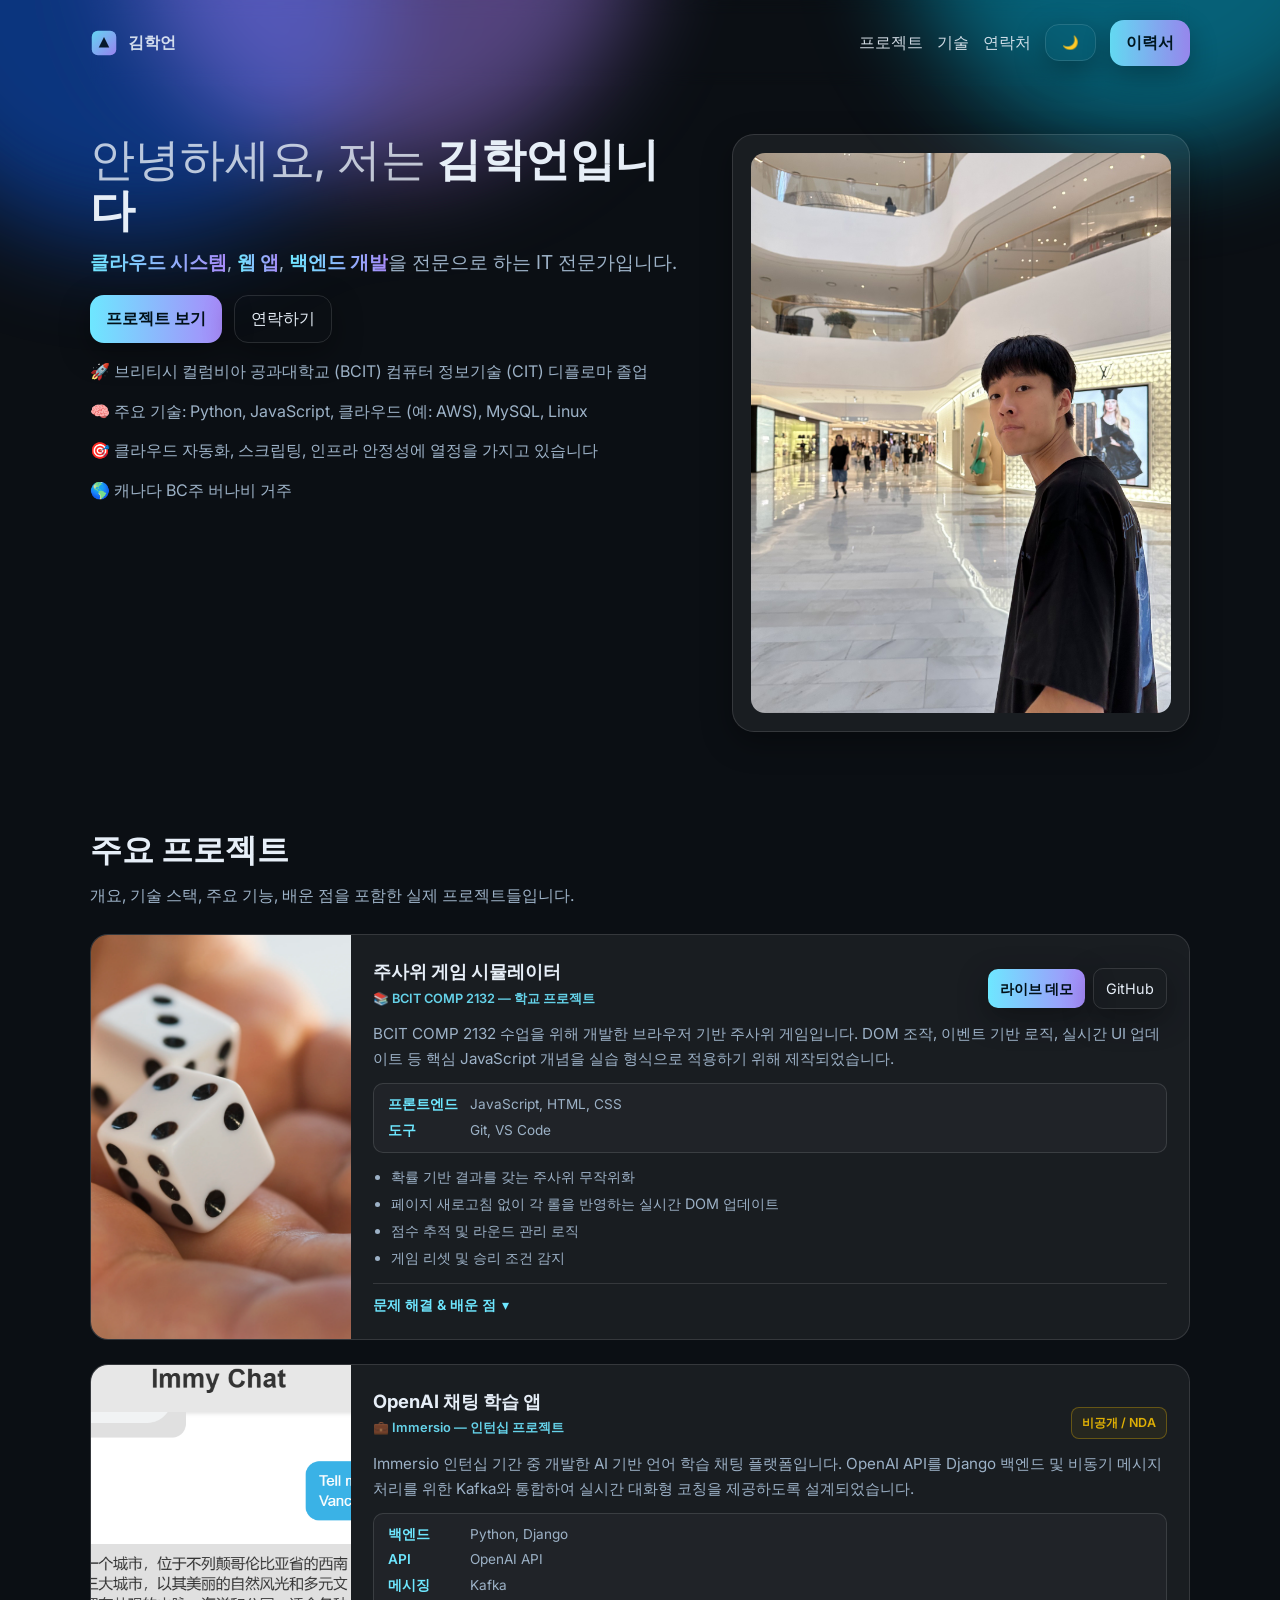
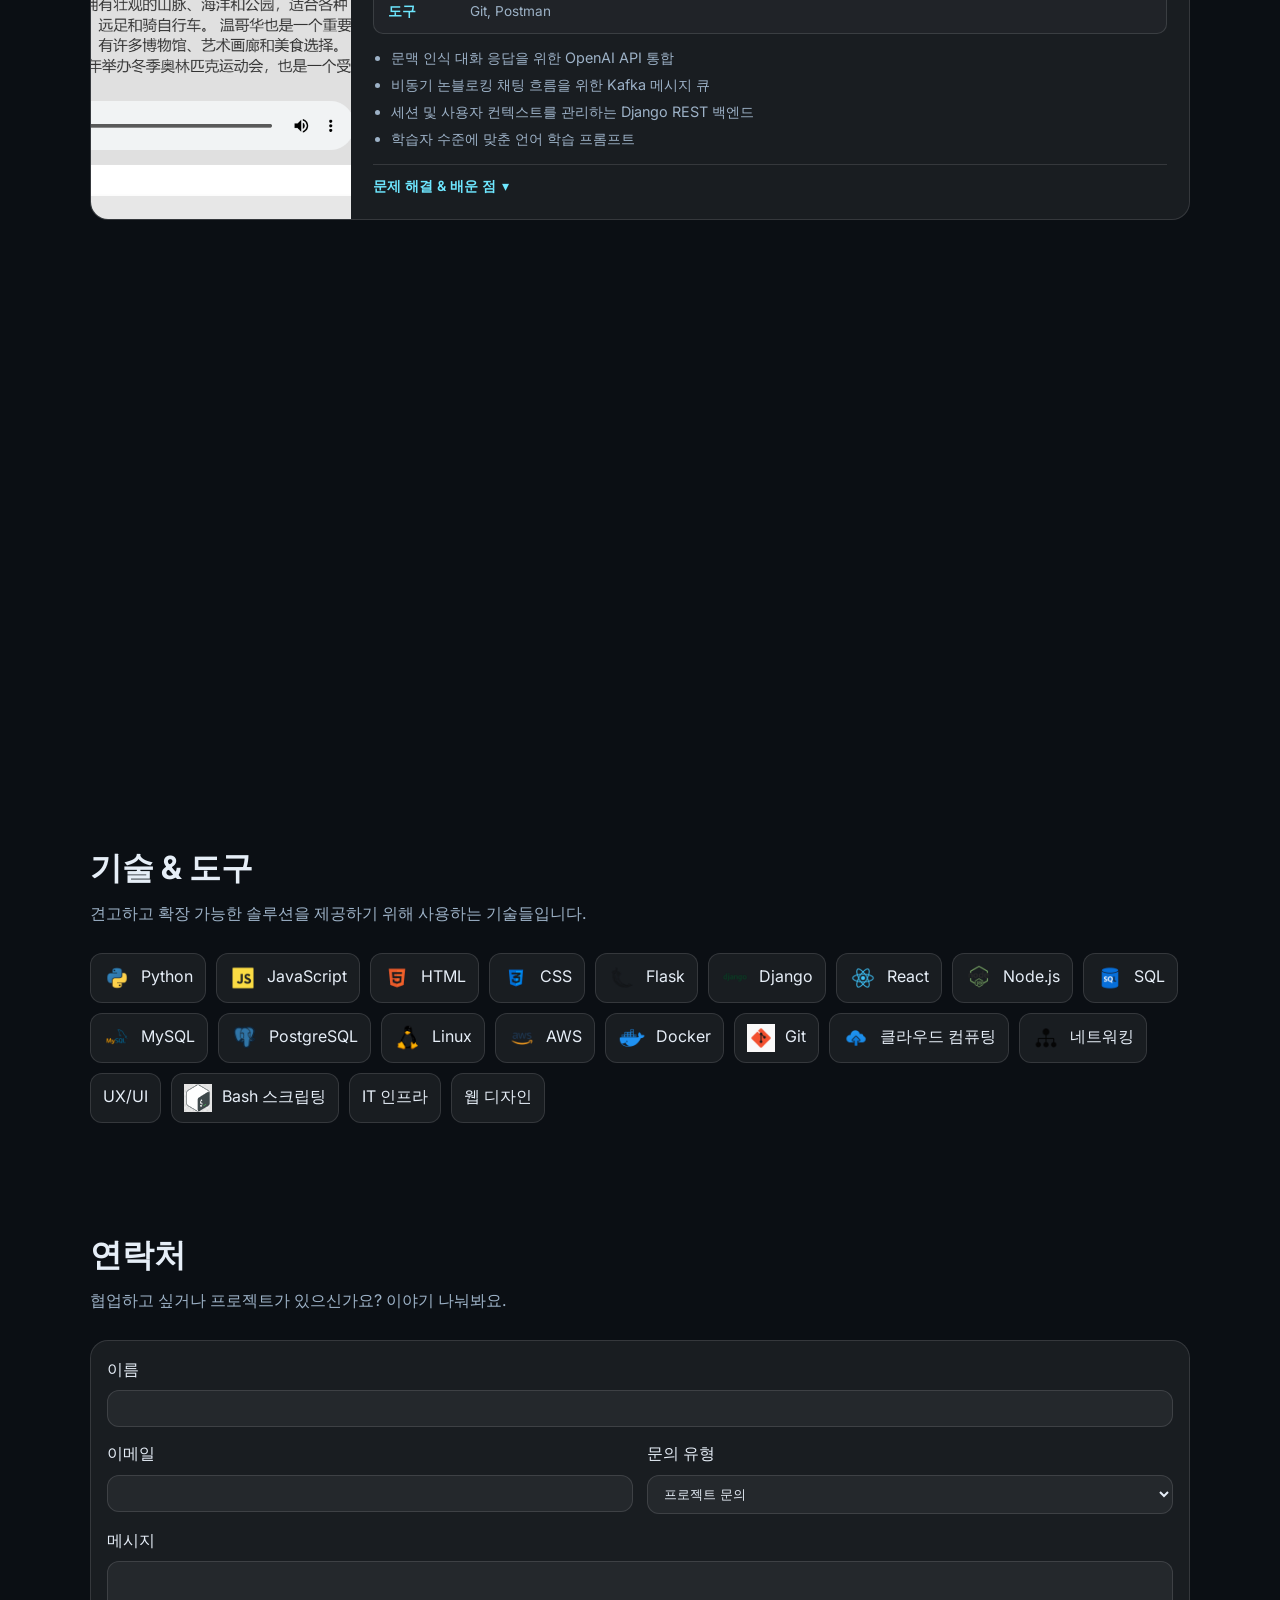
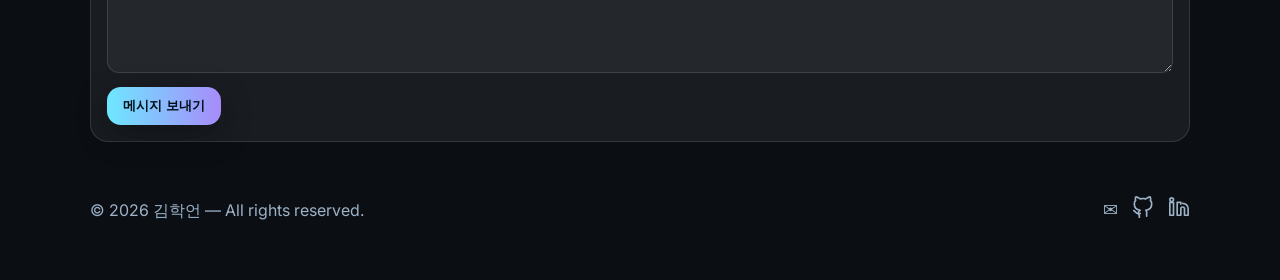
==== index.html @ 4beb5f2d "포트폴리오 초기 세팅 및 파일 업로드" ====
<!DOCTYPE html>
<html lang="ko">
<head>
  <meta charset="UTF-8" />
  <meta name="viewport" content="width=device-width, initial-scale=1" />
  <title>김학언 (Andrew Kim) — 포트폴리오</title>
  <meta name="description" content="BCIT 출신 클라우드 & 인프라 개발자 김학언의 포트폴리오입니다.">
  <link rel="preconnect" href="https://fonts.googleapis.com">
  <link rel="preconnect" href="https://fonts.gstatic.com" crossorigin>
  <link href="https://fonts.googleapis.com/css2?family=Inter:wght@300;400;500;600;700;900&display=swap" rel="stylesheet">
  <link rel="stylesheet" href="styles.css" />
  <link rel="icon" href="assets/icons/favicon.svg" type="image/svg+xml" />
  <script defer src="script.js"></script>
</head>

<body>
  <!-- Animated gradient backdrop -->
  <div class="backdrop" aria-hidden="true">
    <div class="blob b1"></div>
    <div class="blob b2"></div>
    <div class="blob b3"></div>
  </div>

  <header class="container nav">
    <a class="brand" href="#home">
      <img src="assets/icons/logo.svg" alt="로고" width="28" height="28" />
      <span>김학언</span>
    </a>
    <nav>
      <a href="#projects">프로젝트</a>
      <a href="#skills">기술</a>
      <a href="#contact">연락처</a>
      <button class="btn ghost" id="themeToggle" aria-label="다크 모드 전환">◐</button>
      <a class="btn primary" href="assets/Resume.pdf" download>이력서</a>
    </nav>
  </header>

  <main id="home" class="container">
    <!-- HERO -->
    <section class="hero">
      <div class="hero-text">
        <h1><span class="hi">안녕하세요, 저는</span> <span class="name">김학언입니다</span></h1>
        <p class="subtitle"><span class="highlight">클라우드 시스템</span>, <span class="highlight">웹 앱</span>, <span class="highlight">백엔드 개발</span>을 전문으로 하는 IT 전문가입니다.</p>
        <div class="cta">
          <a class="btn primary" href="#projects">프로젝트 보기</a>
          <a class="btn ghost" href="#contact">연락하기</a>
        </div>
        <ul class="quick-facts">
          <li>🚀 브리티시 컬럼비아 공과대학교 (BCIT) 컴퓨터 정보기술 (CIT) 디플로마 졸업</li>
          <li>🧠 주요 기술: Python, JavaScript, 클라우드 (예: AWS), MySQL, Linux</li>
          <li>🎯 클라우드 자동화, 스크립팅, 인프라 안정성에 열정을 가지고 있습니다</li>
          <li>🌎 캐나다 BC주 버나비 거주</li>
        </ul>
      </div>
      <div class="hero-art" aria-hidden="true">
        <div class="card-3d tilt">
          <img src="assets/images/thumbnail_IMG_2895.jpg" alt="앱 미리보기 목업">
        </div>
      </div>
    </section>

    <!-- PROJECTS -->
    <section id="projects" class="section">
      <div class="section-header">
        <h2>주요 프로젝트</h2>
        <p>개요, 기술 스택, 주요 기능, 배운 점을 포함한 실제 프로젝트들입니다.</p>
      </div>

      <div class="project-list">

        <!-- Project 1: Dice Game -->
        <article class="card project-entry reveal">
          <div class="project-thumb">
            <img src="assets/images/GettyImages-81896744_kfaikl.jpg" alt="주사위 게임 시뮬레이터 스크린샷">
          </div>

          <div class="card-body">
            <div class="project-header">
              <div>
                <h3>주사위 게임 시뮬레이터</h3>
                <p class="project-meta">📚 BCIT COMP 2132 — 학교 프로젝트</p>
              </div>
              <div class="actions">
                <a class="btn small primary" href="2023DiceprojectCOMP2132-main/index.html" target="_blank" rel="noopener">라이브 데모</a>
                <a class="btn small ghost" href="https://github.com/andrewkim0430/2023DiceprojectCOMP2132" target="_blank" rel="noopener">GitHub</a>
              </div>
            </div>

            <p class="project-overview">BCIT COMP 2132 수업을 위해 개발한 브라우저 기반 주사위 게임입니다. DOM 조작, 이벤트 기반 로직, 실시간 UI 업데이트 등 핵심 JavaScript 개념을 실습 형식으로 적용하기 위해 제작되었습니다.</p>

            <div class="tech-stack">
              <div class="tech-row"><span class="tech-label">프론트엔드</span><span class="tech-val">JavaScript, HTML, CSS</span></div>
              <div class="tech-row"><span class="tech-label">도구</span><span class="tech-val">Git, VS Code</span></div>
            </div>

            <ul class="feature-list">
              <li>확률 기반 결과를 갖는 주사위 무작위화</li>
              <li>페이지 새로고침 없이 각 롤을 반영하는 실시간 DOM 업데이트</li>
              <li>점수 추적 및 라운드 관리 로직</li>
              <li>게임 리셋 및 승리 조건 감지</li>
            </ul>

            <details class="project-details">
              <summary>문제 해결 &amp; 배운 점</summary>
              <div class="details-body">
                <h4>문제 해결</h4>
                <p>초기 과제는 여러 번의 롤에 걸쳐 점수를 잃지 않고 게임 상태를 관리하는 것이었습니다. 상태를 하나의 JavaScript 객체에 중앙화하고 그 단일 진실 소스에서 UI를 업데이트하는 방식으로 해결했습니다.</p>
                <h4>배운 점</h4>
                <p>이벤트 기반 프로그래밍과 DOM이 상태 변화에 반응하는 방식을 깊이 이해하게 되었습니다. 게임 로직과 표시 로직을 분리하여 코드를 디버그하고 확장하기 쉽게 만드는 법을 배웠습니다.</p>
                <h4>향후 개선 사항</h4>
                <ul>
                  <li>턴 기반 흐름을 갖춘 멀티플레이어 지원 추가</li>
                  <li>CSS 트랜지션으로 주사위 롤 애니메이션 적용</li>
                  <li>localStorage를 사용한 최고 점수 저장</li>
                </ul>
              </div>
            </details>
          </div>
        </article>

        <!-- Project 2: OpenAI Chat Internship -->
        <article class="card project-entry reveal">
          <div class="project-thumb">
            <img src="immy-chat/jrdfgbvnhg.png" alt="OpenAI 채팅 학습 앱 스크린샷">
          </div>

          <div class="card-body">
            <div class="project-header">
              <div>
                <h3>OpenAI 채팅 학습 앱</h3>
                <p class="project-meta">💼 Immersio — 인턴십 프로젝트</p>
              </div>
              <div class="actions">
                <span class="badge-private">비공개 / NDA</span>
              </div>
            </div>

            <p class="project-overview">Immersio 인턴십 기간 중 개발한 AI 기반 언어 학습 채팅 플랫폼입니다. OpenAI API를 Django 백엔드 및 비동기 메시지 처리를 위한 Kafka와 통합하여 실시간 대화형 코칭을 제공하도록 설계되었습니다.</p>

            <div class="tech-stack">
              <div class="tech-row"><span class="tech-label">백엔드</span><span class="tech-val">Python, Django</span></div>
              <div class="tech-row"><span class="tech-label">API</span><span class="tech-val">OpenAI API</span></div>
              <div class="tech-row"><span class="tech-label">메시징</span><span class="tech-val">Kafka</span></div>
              <div class="tech-row"><span class="tech-label">도구</span><span class="tech-val">Git, Postman</span></div>
            </div>

            <ul class="feature-list">
              <li>문맥 인식 대화 응답을 위한 OpenAI API 통합</li>
              <li>비동기 논블로킹 채팅 흐름을 위한 Kafka 메시지 큐</li>
              <li>세션 및 사용자 컨텍스트를 관리하는 Django REST 백엔드</li>
              <li>학습자 수준에 맞춘 언어 학습 프롬프트</li>
            </ul>

            <details class="project-details">
              <summary>문제 해결 &amp; 배운 점</summary>
              <div class="details-body">
                <h4>문제 해결</h4>
                <p>초기에 OpenAI에 대한 동기 API 호출이 채팅 UI에서 눈에 띄는 지연을 일으켰습니다. Kafka를 도입하여 요청-응답 사이클을 분리하는 것이 해결책이었습니다. 프론트엔드가 메시지를 보내면 Kafka가 AI 응답을 비동기적으로 전달하여 UI의 응답성을 유지합니다.</p>
                <h4>배운 점</h4>
                <p>서드파티 AI API를 프로덕션 Django 애플리케이션에 통합하는 방법과, 메시지 큐가 채팅 기반 시스템에서 실시간 응답성 문제를 해결하는 방법을 배웠습니다. 실제 엔터프라이즈 소프트웨어에서 사용되는 비동기 아키텍처 패턴을 경험했습니다.</p>
                <h4>향후 개선 사항</h4>
                <ul>
                  <li>사용자 학습 진도 추적 및 어휘 기록 추가</li>
                  <li>다국어 및 숙련도 수준 지원</li>
                  <li>진정한 실시간 전달을 위한 WebSocket 구현</li>
                </ul>
                <h4>스크린샷</h4>
                <div class="screenshot-gallery">
                  <img src="immy-chat/jrdfgbvnhg.png" alt="Immy Chat — 중국어 응답">
                  <img src="immy-chat/sdfsdv.png" alt="Immy Chat — 영어 대화">
                  <img src="immy-chat/trdfghjy.png" alt="Immy Chat — 스페인어 응답">
                  <img src="immy-chat/hgftgfj.png" alt="Immy Chat — 시스템 아키텍처 다이어그램">
                </div>
              </div>
            </details>
          </div>
        </article>

        <!-- Project 3: Loan Management System -->
        <article class="card project-entry reveal">
          <div class="project-thumb">
            <img src="assets/images/project-ecommerce.svg" alt="대출 관리 시스템 스크린샷">
          </div>

          <div class="card-body">
            <div class="project-header">
              <div>
                <h3>대출 관리 시스템</h3>
                <p class="project-meta">💼 Cypress Hills Partners — 인턴십 프로젝트</p>
              </div>
              <div class="actions">
                <span class="badge-private">비공개 / NDA</span>
              </div>
            </div>

            <p class="project-overview">Cypress Hills Partners 인턴십 기간 중 개발한 풀스택 대출 관리 대시보드입니다. 수동 추적을 쿼리 가능하고 CRUD가 활성화된 관리 시스템으로 대체하여 직원들에게 고객 대출 기록 관리를 위한 구조화된 인터페이스를 제공하기 위해 구축되었습니다.</p>

            <div class="tech-stack">
              <div class="tech-row"><span class="tech-label">백엔드</span><span class="tech-val">NestJS</span></div>
              <div class="tech-row"><span class="tech-label">프론트엔드</span><span class="tech-val">React, Refine</span></div>
              <div class="tech-row"><span class="tech-label">데이터베이스</span><span class="tech-val">PostgreSQL</span></div>
              <div class="tech-row"><span class="tech-label">API</span><span class="tech-val">GraphQL</span></div>
              <div class="tech-row"><span class="tech-label">도구</span><span class="tech-val">Git, Postman</span></div>
            </div>

            <ul class="feature-list">
              <li>고객 대출 기록에 대한 전체 CRUD 작업을 갖춘 GraphQL API</li>
              <li>정렬 및 필터링 가능한 데이터 테이블을 갖춘 React + Refine 관리 UI</li>
              <li>금융 기록 무결성을 위해 설계된 PostgreSQL 스키마</li>
              <li>다양한 직원 접근 수준을 위한 역할 인식 뷰</li>
            </ul>

            <details class="project-details">
              <summary>문제 해결 &amp; 배운 점</summary>
              <div class="details-body">
                <h4>문제 해결</h4>
                <p>GraphQL과 Refine 프레임워크 모두 이 프로젝트 시작 시 처음 접하는 기술이었습니다. 빠르게 적응하기 위해 리졸버와 Refine 데이터 제공자가 어떻게 연결되는지 이해하는 소형 프로토타입을 먼저 만든 후, 그 이해를 실제 시스템에 적용했습니다. 이를 통해 통합 오류를 크게 줄일 수 있었습니다.</p>
                <h4>배운 점</h4>
                <p>GraphQL이 REST와 쿼리 유연성 측면에서 어떻게 다른지, 그리고 Refine이 일반적인 관리 UI 패턴(CRUD, 페이지네이션, 필터링)을 추상화하여 개발자가 비즈니스 로직에 집중할 수 있게 하는 방법을 배웠습니다. 실제 클라이언트 환경에서 타입화된 NestJS + PostgreSQL 백엔드 작업 경험도 쌓았습니다.</p>
                <h4>향후 개선 사항</h4>
                <ul>
                  <li>대시보드 수준의 분석 추가 (대출 상태 요약, 연체 알림)</li>
                  <li>보고용 CSV/PDF 기록 내보내기</li>
                  <li>모든 기록 변경에 대한 감사 로그 구현</li>
                </ul>
              </div>
            </details>
          </div>
        </article>

      </div>
    </section>

    <!-- SKILLS -->
    <section id="skills" class="section">
      <div class="section-header">
        <h2>기술 &amp; 도구</h2>
        <p>견고하고 확장 가능한 솔루션을 제공하기 위해 사용하는 기술들입니다.</p>
      </div>

      <ul class="chips">
        <li><img src="assets/images/python logo Image 2025년 11월 13일 오후 03_22_11.png" class="skill-icon"> Python</li>
        <li><img src="assets/images/jslogo Image 2025년 11월 13일 오후 04_26_47.png" class="skill-icon"> JavaScript</li>
        <li><img src="assets/images/html logo Image 2025년 11월 13일 오후 04_34_50.png" class="skill-icon"> HTML</li>
        <li><img src="assets/images/Css Image 2025년 11월 13일 오후 04_38_36.png" class="skill-icon"> CSS</li>

        <li><img src="assets/images/Flask Image 2025년 11월 13일 오후 04_40_58.png" class="skill-icon"> Flask</li>
        <li><img src="assets/images/django logo Image 2025년 11월 13일 오후 04_48_42.png" class="skill-icon"> Django</li>
        <li><img src="assets/images/react ChatGPT Image 2025년 11월 13일 오후 04_53_46.png" class="skill-icon"> React</li>
        <li><img src="assets/images/node ChatGPT Image 2025년 11월 13일 오후 04_56_18.png" class="skill-icon"> Node.js</li>

        <li><img src="assets/images/sql ChatGPT Image 2025년 11월 13일 오후 04_58_45.png" class="skill-icon"> SQL</li>
        <li><img src="assets/images/mysql ChatGPT Image 2025년 11월 13일 오후 05_03_34.png" class="skill-icon"> MySQL</li>
        <li><img src="assets/images/postgreglChatGPT Image 2025년 11월 13일 오후 05_13_04.png" class="skill-icon"> PostgreSQL</li>

        <li><img src="assets/images/linux ChatGPT Image 2025년 11월 13일 오후 05_17_13.png" class="skill-icon"> Linux</li>
        <li><img src="assets/images/aws ChatGPT Image 2025년 11월 13일 오후 05_19_29.png" class="skill-icon"> AWS</li>
        <li><img src="assets/images/docker ChatGPT Image 2025년 11월 13일 오후 05_22_14.png" class="skill-icon"> Docker</li>

        <li><img src="assets/images/git Image 2025년 11월 13일 오후 05_24_42.png" class="skill-icon"> Git</li>
        <li><img src="assets/images/cloud ChatGPT Image 2025년 11월 13일 오후 05_27_12.png" class="skill-icon"> 클라우드 컴퓨팅</li>
        <li><img src="assets/images/networking ChatGPT Image 2025년 11월 13일 오후 05_35_33.png" class="skill-icon"> 네트워킹</li>
        <li>UX/UI</li>
        <li><img src="assets/images/imgbin-bash-shell-script-bourne-shell-scripting-language-unix-shell-shell-fUrS4S9DX6YmSQwDf8M6maQjr.jpg" class="skill-icon"> Bash 스크립팅</li>
        <li>IT 인프라</li>
        <li>웹 디자인</li>
      </ul>
    </section>

    <!-- CONTACT -->
    <section id="contact" class="section">
      <div class="section-header">
        <h2>연락처</h2>
        <p>협업하고 싶거나 프로젝트가 있으신가요? 이야기 나눠봐요.</p>
      </div>
      <form class="contact" action="https://formsubmit.co/hakeon0417@gmail.com" method="POST">
        <div class="field">
          <label for="name">이름</label>
          <input id="name" name="name" type="text" required />
        </div>
        <div class="field half">
          <label for="email">이메일</label>
          <input id="email" name="email" type="email" required />
        </div>
        <div class="field half">
          <label for="reason">문의 유형</label>
          <select id="reason" name="reason">
            <option>프로젝트 문의</option>
            <option>협업 제안</option>
            <option>기타</option>
          </select>
        </div>
        <div class="field">
          <label for="message">메시지</label>
          <textarea id="message" name="message" rows="6" required></textarea>
        </div>
        <div class="form-actions">
          <button class="btn primary" type="submit">메시지 보내기</button>
          <span id="formStatus" role="status" aria-live="polite"></span>
        </div>
      </form>
    </section>
  </main>

  <footer class="container footer">
    <p>© <span id="year"></span> 김학언 — All rights reserved.</p>
    <div class="socials">
      <a href="mailto:hakeon0417@gmail.com" aria-label="이메일">✉</a>
      <a href="https://github.com/andrewkim0430" aria-label="GitHub" target="_blank">
        <svg width="22" height="22" viewBox="0 0 24 24" fill="none" stroke="currentColor" stroke-width="1.8" stroke-linecap="round" stroke-linejoin="round">
          <path d="M9 19c-5 1.5-5-2.5-7-3m14 6v-3.87a3.37 3.37 0 0 0-.94-2.61c3.14-.35 6.44-1.54 6.44-7A5.44 5.44 0 0 0 20 4.77a5.07 5.07 0 0 0-.09-3.73S18.73.69 15 3.08a13.38 13.38 0 0 0-6 0C5.27.69 4.09 1.04 4.09 1.04A5.07 5.07 0 0 0 4 4.77a5.44 5.44 0 0 0-1.5 3.76c0 5.42 3.3 6.61 6.44 7A3.37 3.37 0 0 0 8 21.13V24"/>
        </svg>
      </a>
      <a href="https://www.linkedin.com/in/andrew-kim-002a25226/" aria-label="LinkedIn" target="_blank">
        <svg width="22" height="22" viewBox="0 0 24 24" fill="none" stroke="currentColor" stroke-width="1.8" stroke-linecap="round" stroke-linejoin="round">
          <path d="M16 8a6 6 0 0 1 6 6v7h-4v-7a2 2 0 0 0-2-2 2 2 0 0 0-2 2v7h-4v-14h4v2m-8 12h-4v-14h4v14z"/>
          <circle cx="4" cy="4" r="2"/>
        </svg>
      </a>
    </div>
  </footer>
</body>
</html>
---- styles.css ----
/* Modern, responsive portfolio styles */
:root{
  --bg: #0b0f14;
  --fg: #e6eef7;
  --muted: #9db2c7;
  --primary: #6ee7ff;
  --card: rgba(255,255,255,0.06);
  --border: rgba(255,255,255,0.12);
  --shadow: 0 10px 30px rgba(0,0,0,0.35);
}
:root.light{
  --bg: #f7fbff;
  --fg: #111827;
  --muted: #4b5563;
  --primary: #2563eb;
  --card: rgba(0,0,0,0.04);
  --border: rgba(0,0,0,0.08);
  --shadow: 0 10px 30px rgba(0,0,0,0.10);
}
*{box-sizing:border-box}
html,body{height:100%}
body{
  margin:0; font-family:Inter,system-ui,Segoe UI,Roboto,Helvetica,Arial,sans-serif;
  background:var(--bg); color:var(--fg); line-height:1.6; overflow-x:hidden;
}
.container{width:min(1100px, 92vw); margin-inline:auto}
.nav{display:flex; align-items:center; justify-content:space-between; padding:20px 0; position:sticky; top:0; backdrop-filter: blur(8px); z-index:10}
.nav nav{display:flex; gap:14px; align-items:center}
.nav a{color:var(--fg); text-decoration:none; opacity:.9}
.nav a:hover{opacity:1}
.brand{display:flex; gap:10px; align-items:center; font-weight:700; letter-spacing:.2px}
.btn{
  display:inline-flex; align-items:center; justify-content:center; gap:8px;
  border-radius:14px; padding:10px 16px; border:1px solid var(--border); text-decoration:none;
  color:var(--fg); box-shadow:var(--shadow); transition:transform .15s ease, opacity .2s ease, background .2s ease;
}
.btn:hover{transform:translateY(-1px)}
.btn.primary{background:linear-gradient(90deg,var(--primary),#a78bfa); color:#001018; font-weight:700; border:0}
.btn.ghost{background:transparent}
.btn.small{padding:8px 12px; font-size:.9rem; border-radius:10px}

.backdrop{position:fixed; inset:-20vh -10vw auto -10vw; height:60vh; z-index:-1; filter: blur(50px) saturate(140%)}
.blob{position:absolute; width:40vw; height:40vw; border-radius:50%; opacity:.45; mix-blend:screen}
.blob.b1{left:0; top:-10vh; background:#2563eb; animation:float 12s ease-in-out infinite}
.blob.b2{right:0; top:-20vh; background:#06b6d4; animation:float 16s ease-in-out infinite reverse}
.blob.b3{left:20vw; top:-18vh; background:#a78bfa; animation:float 20s ease-in-out infinite}
@keyframes float{0%,100%{transform:translateY(0)}50%{transform:translateY(30px)}}

.hero{display:grid; grid-template-columns:1.2fr .8fr; gap:38px; padding:48px 0 20px}
.hero h1{font-size:clamp(2.2rem, 3.5vw, 3.6rem); line-height:1.15; margin:0 0 10px}
.hi{opacity:.8; font-weight:500}
.name{font-weight:900; letter-spacing:-.5px}
.subtitle{font-size:1.2rem; color:var(--muted); margin:0 0 18px}
.highlight{background:linear-gradient(90deg,var(--primary),#a78bfa); -webkit-background-clip:text; background-clip:text; color:transparent; font-weight:700}
.cta{display:flex; gap:12px; margin:18px 0 14px}
.quick-facts{display:flex; flex-wrap:wrap; gap:14px; padding:0; margin:16px 0 0; list-style:none; color:var(--muted)}
.hero-art{display:grid; place-items:center}
.card-3d{background:var(--card); border:1px solid var(--border); border-radius:22px; padding:18px; transform-style:preserve-3d; perspective:1000px; box-shadow:var(--shadow)}
.card-3d img{display:block; width:min(420px, 70vw); border-radius:14px}

.section{padding:72px 0 18px}
.section-header h2{font-size:clamp(1.6rem, 2.5vw, 2.2rem); margin:0 0 8px}
.section-header p{color:var(--muted); margin:0 0 26px}
/* Project list — stacked entries */
.project-list{display:flex; flex-direction:column; gap:24px}
.card.project-entry{
  background:var(--card); border:1px solid var(--border); border-radius:18px;
  overflow:hidden; display:flex; flex-direction:row;
  transition:transform .2s ease, box-shadow .2s ease
}
.card.project-entry:hover{box-shadow:0 15px 45px rgba(0,0,0,.35)}
.project-thumb{width:260px; min-height:100%; flex-shrink:0}
.project-thumb img{width:100%; height:100%; object-fit:cover; display:block; background:#0b2236}
.card-body{padding:22px; flex:1; display:flex; flex-direction:column; gap:12px}
.project-header{display:flex; justify-content:space-between; align-items:flex-start; gap:12px; flex-wrap:wrap}
.card-body h3{margin:0 0 2px; font-size:1.15rem}
.card-body .project-meta{margin:0; font-size:.8rem; font-weight:600; color:var(--primary); opacity:.9}
.project-overview{margin:0; color:var(--muted); font-size:.95rem; line-height:1.65}

/* Categorized tech stack */
.tech-stack{display:flex; flex-direction:column; gap:4px; background:rgba(255,255,255,.03); border:1px solid var(--border); border-radius:10px; padding:10px 14px}
.tech-row{display:flex; gap:10px; font-size:.85rem}
.tech-label{color:var(--primary); font-weight:600; min-width:72px; flex-shrink:0}
.tech-val{color:var(--muted)}

/* Key features */
.feature-list{margin:0; padding:0 0 0 18px; color:var(--muted); font-size:.9rem; display:flex; flex-direction:column; gap:4px}

/* Expandable details */
.project-details{border-top:1px solid var(--border); padding-top:10px; margin-top:2px}
.project-details summary{cursor:pointer; font-size:.88rem; font-weight:600; color:var(--primary); list-style:none; display:flex; align-items:center; gap:6px; user-select:none}
.project-details summary::after{content:"▾"; transition:transform .2s ease}
.project-details[open] summary::after{transform:rotate(-180deg)}
.details-body{margin-top:12px; display:flex; flex-direction:column; gap:10px}
.details-body h4{margin:0 0 4px; font-size:.88rem; font-weight:700; color:var(--fg)}
.details-body p{margin:0; font-size:.87rem; color:var(--muted); line-height:1.6}
.details-body ul{margin:4px 0 0; padding-left:18px; color:var(--muted); font-size:.87rem; display:flex; flex-direction:column; gap:3px}

.actions{display:flex; gap:8px; flex-wrap:wrap; margin-top:auto; align-items:center}
.badge-private{font-size:.78rem; font-weight:600; padding:5px 10px; border-radius:8px; border:1px solid rgba(255,200,0,.3); color:rgba(255,200,0,.85); background:rgba(255,200,0,.06); white-space:nowrap}

.chips{display:flex; flex-wrap:wrap; gap:10px; padding:0; list-style:none}
.chips li{border:1px solid var(--border); background:var(--card); padding:10px 12px; border-radius:12px}

.timeline{list-style:none; padding:0; margin:0; border-left:2px dashed var(--border)}
.timeline li{display:grid; grid-template-columns:150px 1fr; column-gap:18px; padding:0 0 26px; margin:0 0 26px 18px; position:relative}
.timeline li::before{content:""; position:absolute; left:-10px; top:6px; width:12px; height:12px; border-radius:50%; background:linear-gradient(90deg,var(--primary),#a78bfa); box-shadow:0 0 0 4px rgba(255,255,255,.06)}
.timeline .time{color:var(--muted); font-weight:600}
.timeline .entry h3{margin:0 0 6px}
.timeline .entry p{margin:0; color:var(--muted)}

.contact{display:grid; grid-template-columns:1fr 1fr; gap:14px; background:var(--card); border:1px solid var(--border); border-radius:18px; padding:16px}
.contact .field{display:flex; flex-direction:column; gap:8px}
.contact .field.half{grid-column:span 1}
.contact .field:not(.half){grid-column:span 2}
.contact input, .contact select, .contact textarea{
  background:#0000; border:1px solid var(--border); border-radius:12px; padding:10px 12px; color:var(--fg)
}
.contact textarea{resize:vertical}
.form-actions{grid-column:span 2; display:flex; align-items:center; gap:12px}
#formStatus{color:var(--muted)}

.footer{display:flex; align-items:center; justify-content:space-between; padding:22px 0 40px; color:var(--muted)}
.footer .socials{display:flex; gap:14px}
.footer .socials a{color:inherit; text-decoration:none; font-size:18px}

.reveal{opacity:0; transform:translateY(10px); transition: all .6s ease}
.reveal.visible{opacity:1; transform:none}

/* Responsive */
@media (max-width: 950px){
  .hero{grid-template-columns:1fr; padding-top:28px}
  .card.project-entry{flex-direction:column}
  .project-thumb{width:100%; height:200px}
  .project-header{flex-direction:column}
}
@media (max-width: 640px){
  nav a:not(.btn){display:none}
  .timeline{border:0}
  .timeline li{grid-template-columns:1fr; margin-left:0}
  .contact{grid-template-columns:1fr}
  .form-actions{grid-column:span 1}
}

/* Fix input and select field visibility in dark mode */
:root {
  --input-bg-dark: rgba(255, 255, 255, 0.05);
  --input-bg-light: rgba(0, 0, 0, 0.03);
}

/* Dark mode fields */
body:not(.light) input,
body:not(.light) select,
body:not(.light) textarea {
  background-color: var(--input-bg-dark);
  color: var(--fg);
  border: 1px solid var(--border);
}

/* Light mode fields */
body.light input,
body.light select,
body.light textarea {
  background-color: var(--input-bg-light);
  color: var(--fg);
  border: 1px solid var(--border);
}

/* Dropdown fix (force visible options) */
select option {
  background-color: var(--bg);
  color: var(--fg);
}

/* On focus: add subtle glow */
input:focus,
select:focus,
textarea:focus {
  outline: none;
  border-color: var(--primary);
  box-shadow: 0 0 5px var(--primary);
}

/* Consistent input styling across dark & light mode */
.contact input,
.contact select,
.contact textarea {
  background: rgba(255, 255, 255, 0.06); /* translucent neutral background */
  border: 1px solid rgba(255, 255, 255, 0.15);
  color: var(--fg);
  border-radius: 12px;
  padding: 10px 12px;
  transition: background 0.2s ease, border-color 0.2s ease;
}

.contact input::placeholder,
.contact textarea::placeholder {
  color: rgba(255, 255, 255, 0.4);
}

/* Ensure dropdown options are readable */
.contact select option {
  background-color: #0f172a;  /* dark neutral dropdown list */
  color: #e5e7eb;
}

/* Focused state (nice glow highlight) */
.contact input:focus,
.contact select:focus,
.contact textarea:focus {
  outline: none;
  border-color: var(--primary);
  background: rgba(255, 255, 255, 0.1);
  box-shadow: 0 0 6px var(--primary);
}

/* Keep same look for light theme */
body.light .contact input,
body.light .contact select,
body.light .contact textarea {
  background: rgba(0, 0, 0, 0.05);
  border: 1px solid rgba(0, 0, 0, 0.15);
  color: var(--fg);
}

body.light .contact select option {
  background-color: #f3f4f6;
  color: #111827;
}

/* --- Fix dropdown option colors in light mode --- */
body.light select option,
body.light select optgroup {
  background: #f5f5f5;      /* light popup background */
  color: #050505;           /* dark readable text */
}

/* Dark mode popup stays dark */
body:not(.light) select option,
body:not(.light) select optgroup {
  background: #1e293b;      /* dark neutral */
  color: #e2e8f0;           /* light readable text */
}

.skill-icon {
  width: 28px;
  height: 28px;
  object-fit: contain;
  margin-right: 6px;
  vertical-align: middle;
}

.footer .socials img {
  width: 26px;
  height: 26px;
  opacity: 0.75;
  transition: opacity .2s ease, transform .2s ease;
}

.footer .socials img:hover {
  opacity: 1;
  transform: translateY(-2px);
}

.screenshot-gallery {
  display: grid;
  grid-template-columns: repeat(auto-fill, minmax(180px, 1fr));
  gap: 8px;
  margin-top: 8px;
}
.screenshot-gallery img {
  width: 100%;
  border-radius: 8px;
  border: 1px solid var(--border);
  object-fit: cover;
  cursor: pointer;
  transition: transform .2s ease, box-shadow .2s ease;
}
.screenshot-gallery img:hover {
  transform: scale(1.03);
  box-shadow: var(--shadow);
}

/* Lightbox */
.lightbox-overlay {
  display: none;
  position: fixed;
  inset: 0;
  background: rgba(0,0,0,.88);
  z-index: 1000;
  align-items: center;
  justify-content: center;
}
.lightbox-overlay.open { display: flex; }
.lightbox-overlay img {
  max-width: min(92vw, 1100px);
  max-height: 88vh;
  border-radius: 10px;
  object-fit: contain;
  box-shadow: 0 20px 60px rgba(0,0,0,.6);
  user-select: none;
}
.lightbox-btn {
  position: absolute;
  top: 50%;
  transform: translateY(-50%);
  background: rgba(255,255,255,.12);
  border: 1px solid rgba(255,255,255,.2);
  color: #fff;
  font-size: 1.6rem;
  width: 48px;
  height: 48px;
  border-radius: 50%;
  cursor: pointer;
  display: flex;
  align-items: center;
  justify-content: center;
  transition: background .15s ease;
  user-select: none;
}
.lightbox-btn:hover { background: rgba(255,255,255,.25); }
.lightbox-btn.prev { left: 16px; }
.lightbox-btn.next { right: 16px; }
.lightbox-close {
  position: absolute;
  top: 14px;
  right: 18px;
  background: none;
  border: none;
  color: #fff;
  font-size: 2rem;
  cursor: pointer;
  line-height: 1;
  opacity: .7;
  transition: opacity .15s ease;
}
.lightbox-close:hover { opacity: 1; }
.lightbox-counter {
  position: absolute;
  bottom: 16px;
  left: 50%;
  transform: translateX(-50%);
  color: rgba(255,255,255,.6);
  font-size: .85rem;
  user-select: none;
}
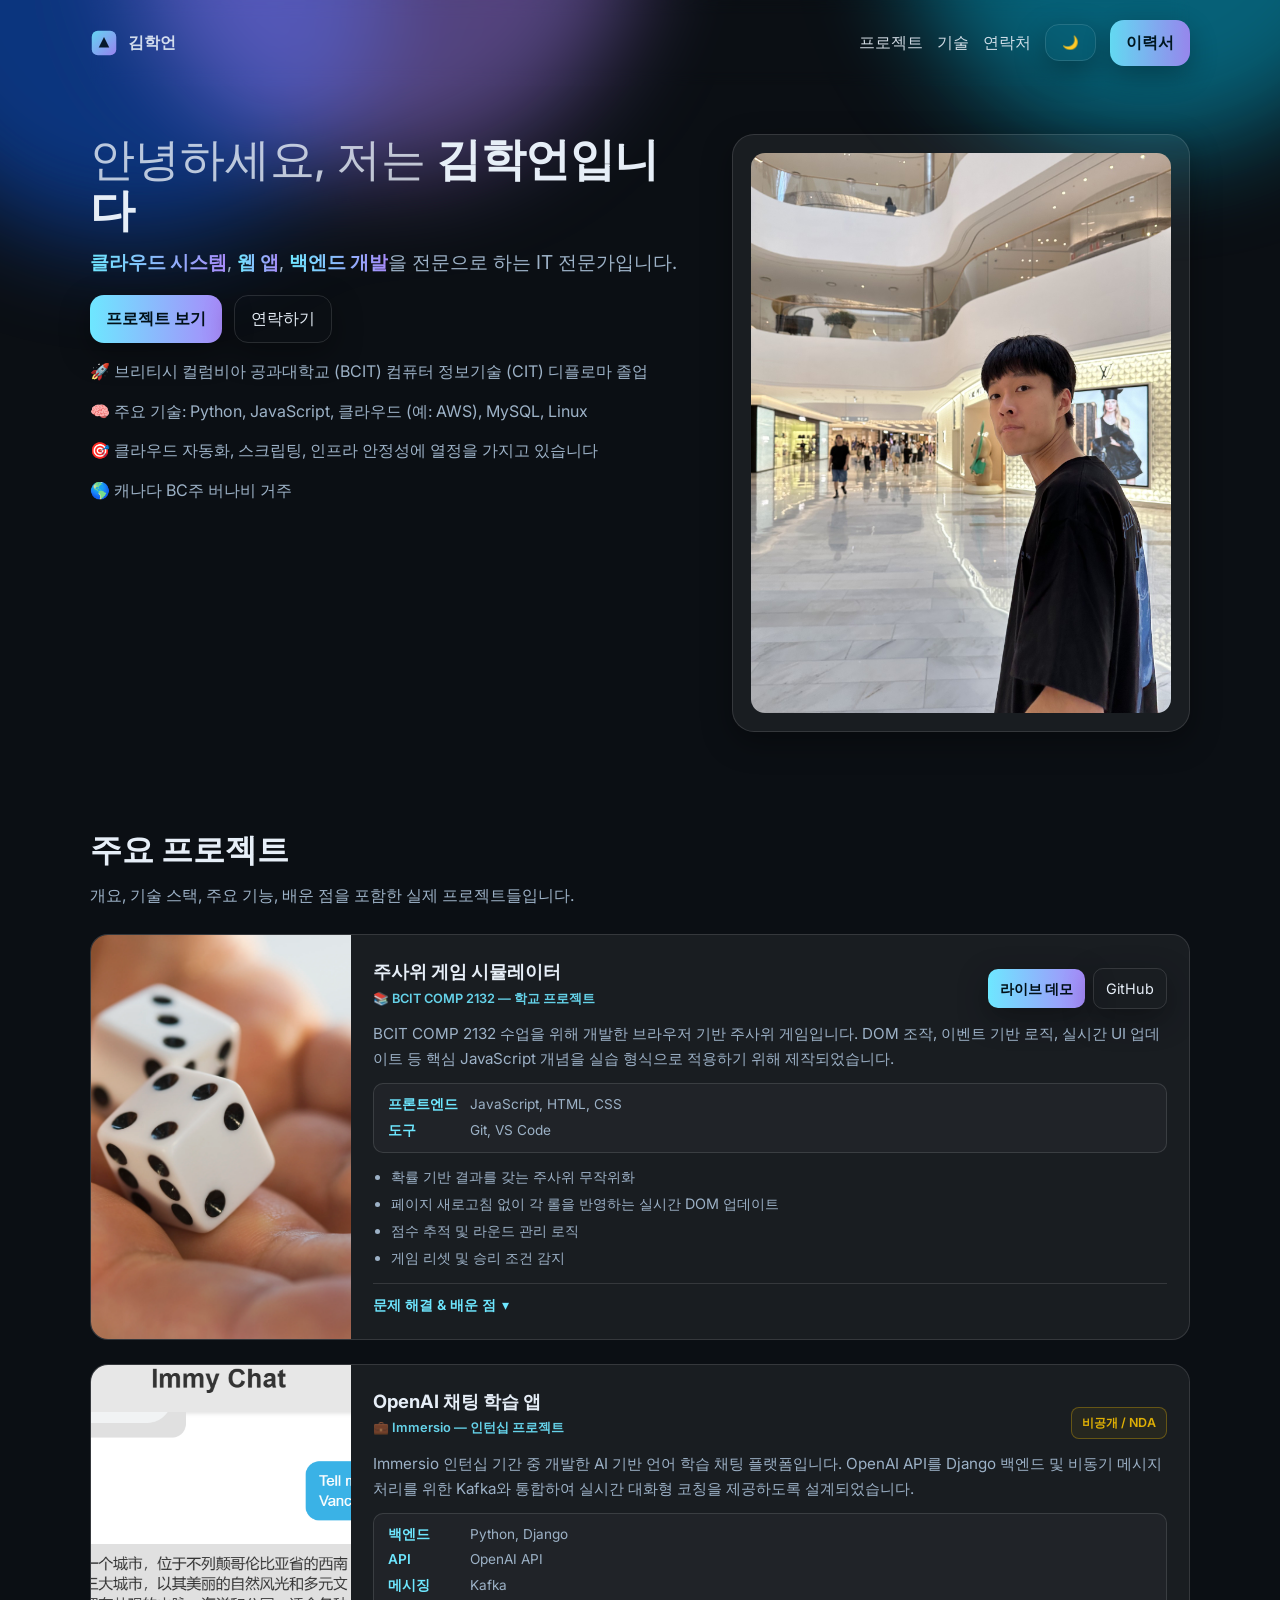
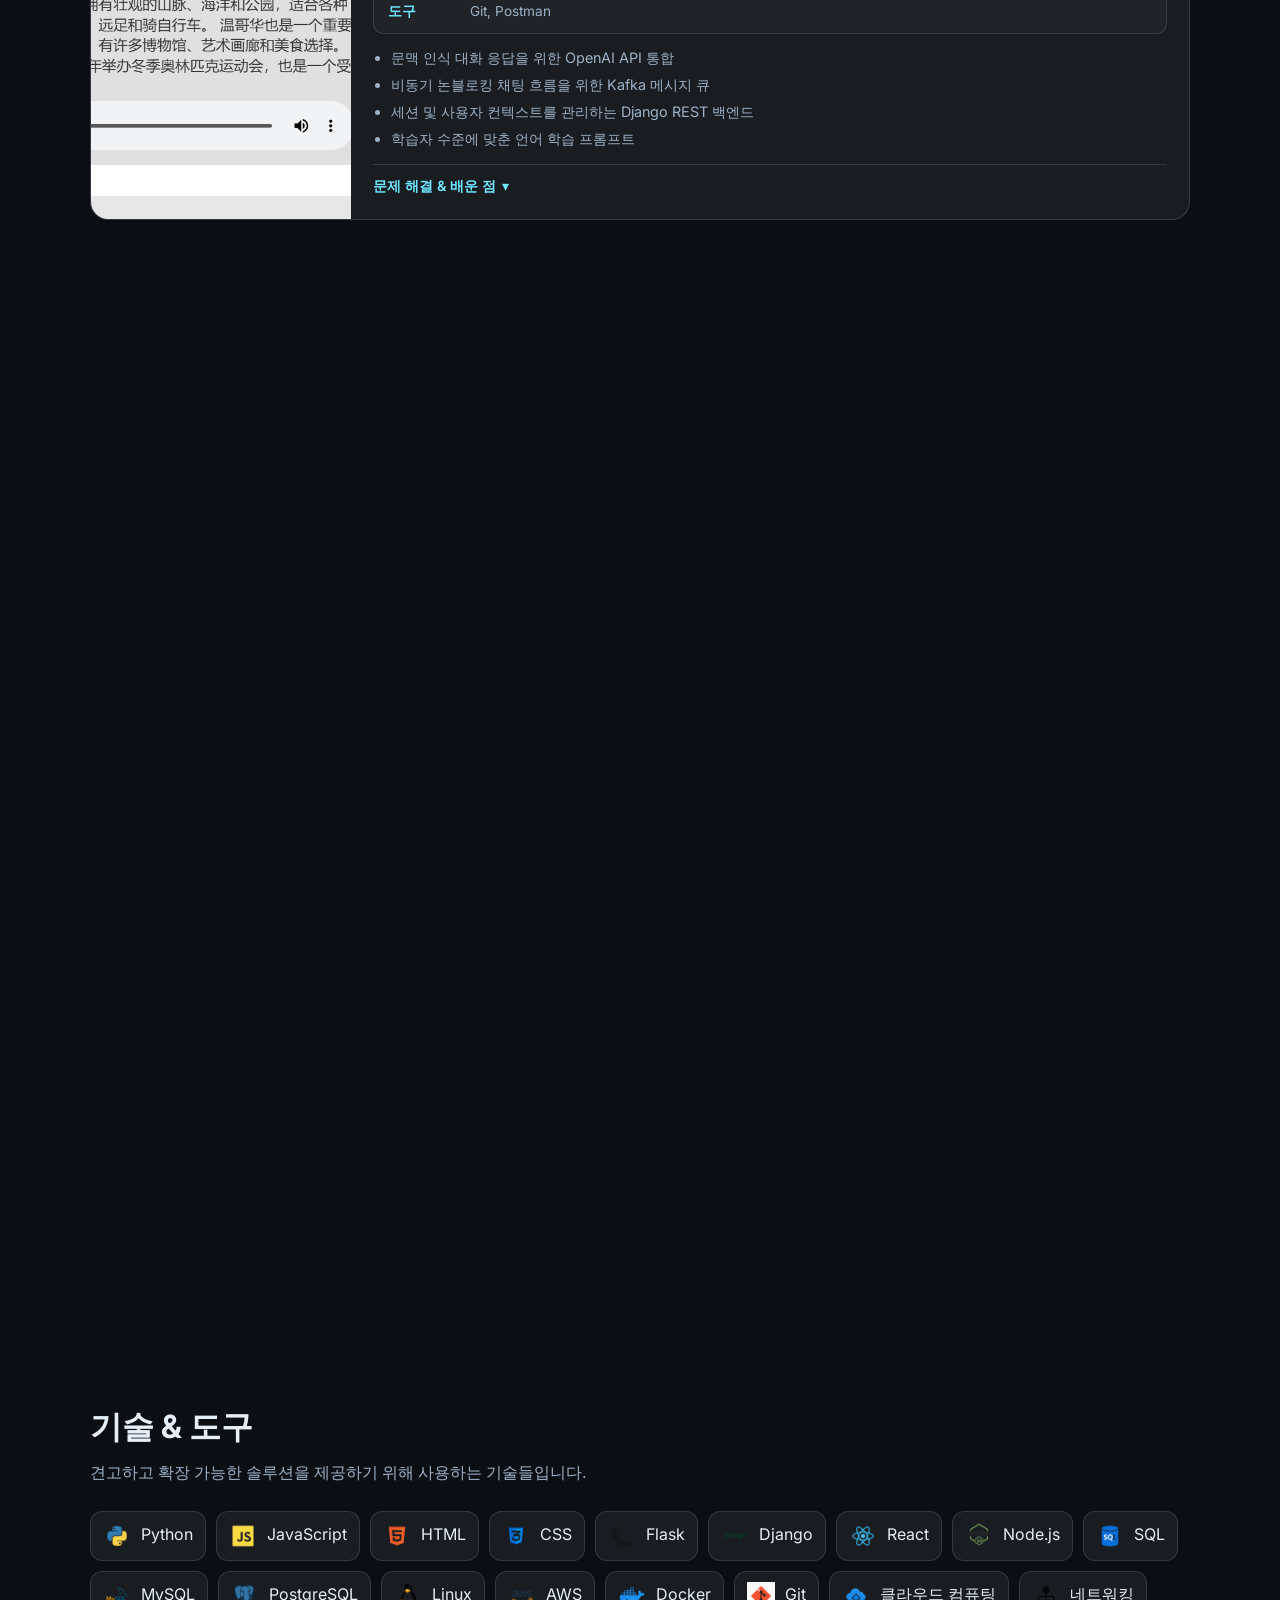
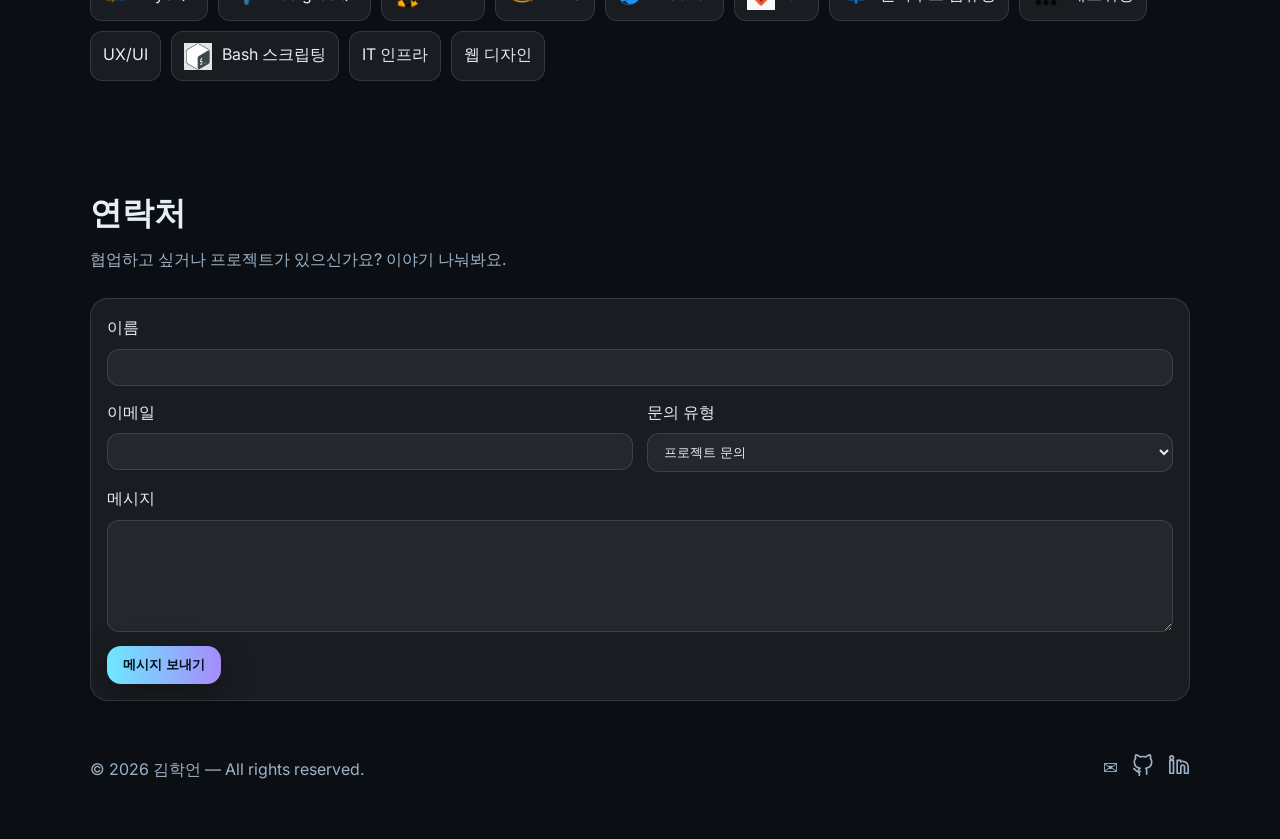
==== commit 2ee9825b: "Suzette's Café 온라인 주문 포털 프로젝트 추가 포트폴리오에 suzettescafe-online 프로젝트 추가 및 index.html에 프로젝트 카드 작성.  Co-Au" ====
--- a/index.html
+++ b/index.html
@@ -176,10 +176,64 @@
           </div>
         </article>
 
-        <!-- Project 3: Loan Management System -->
+        <!-- Project 3: Suzette's Café Online Ordering Portal -->
         <article class="card project-entry reveal">
           <div class="project-thumb">
-            <img src="assets/images/project-ecommerce.svg" alt="대출 관리 시스템 스크린샷">
+            <img src="suzettescafe-online/images/KakaoTalk_20260303_114521031.jpg" alt="Suzette's Café 온라인 주문 포털 스크린샷">
+          </div>
+
+          <div class="card-body">
+            <div class="project-header">
+              <div>
+                <h3>Suzette's Café 온라인 주문 포털</h3>
+                <p class="project-meta">🛠️ 개인 프로젝트</p>
+              </div>
+              <div class="actions">
+                <a class="btn small primary" href="suzettescafe-online/index.html" target="_blank" rel="noopener">라이브 데모</a>
+                <a class="btn small ghost" href="https://github.com/andrewkim0430/suzettescafe-online" target="_blank" rel="noopener">GitHub</a>
+              </div>
+            </div>
+
+            <p class="project-overview">실제 포트 코퀴틀람 소재 카페를 위해 제작한 풀스택 온라인 주문 포털입니다. 고객이 메뉴를 탐색하고 픽업 주문을 온라인으로 미리 넣을 수 있으며, 회원 가입/로그인부터 장바구니, 팁·세금 자동 계산, 주문 내역 조회까지 전 과정을 지원합니다.</p>
+
+            <div class="tech-stack">
+              <div class="tech-row"><span class="tech-label">프론트엔드</span><span class="tech-val">HTML, CSS, JavaScript (Vanilla)</span></div>
+              <div class="tech-row"><span class="tech-label">백엔드</span><span class="tech-val">Python, Flask, Flask-CORS</span></div>
+              <div class="tech-row"><span class="tech-label">데이터베이스</span><span class="tech-val">MySQL</span></div>
+              <div class="tech-row"><span class="tech-label">인증</span><span class="tech-val">JWT (PyJWT), pbkdf2_sha256</span></div>
+              <div class="tech-row"><span class="tech-label">도구</span><span class="tech-val">Git, VS Code, Postman</span></div>
+            </div>
+
+            <ul class="feature-list">
+              <li>JWT 기반 회원 가입 · 로그인 · 세션 유지</li>
+              <li>카테고리별 메뉴 탐색 및 장바구니 관리</li>
+              <li>팁(정률/정액) 및 세금 자동 계산 후 주문 생성</li>
+              <li>로그인 사용자 주문 내역 조회 (마이 페이지)</li>
+              <li>Flask REST API — 메뉴, 주문, 인증 엔드포인트 분리 설계</li>
+            </ul>
+
+            <details class="project-details">
+              <summary>문제 해결 &amp; 배운 점</summary>
+              <div class="details-body">
+                <h4>문제 해결</h4>
+                <p>프론트엔드와 백엔드가 분리된 구조에서 CORS 이슈와 JWT 만료 처리가 초기에 문제였습니다. Flask-CORS로 교차 출처 요청을 허용하고, 클라이언트 측에서 토큰 만료 시 자동으로 로그아웃 처리하는 로직을 추가해 해결했습니다.</p>
+                <h4>배운 점</h4>
+                <p>Flask로 REST API를 설계하고 JWT 인증 흐름 전체를 직접 구현하면서 토큰 기반 인증의 동작 원리를 깊이 이해했습니다. 또한 실제 카페의 비즈니스 요구사항(팁 계산, 픽업 시간 등)을 코드로 모델링하는 과정에서 요구사항 분석 능력도 키웠습니다.</p>
+                <h4>향후 개선 사항</h4>
+                <ul>
+                  <li>Stripe 결제 연동으로 온라인 선결제 지원</li>
+                  <li>관리자 대시보드 추가 (주문 현황 실시간 확인)</li>
+                  <li>Docker로 백엔드 컨테이너화 및 클라우드 배포</li>
+                </ul>
+              </div>
+            </details>
+          </div>
+        </article>
+
+        <!-- Project 5: Loan Management System -->
+        <article class="card project-entry reveal">
+          <div class="project-thumb">
+            <img src="cypress-hills/images.jpg" alt="대출 관리 시스템 스크린샷">
           </div>
 
           <div class="card-body">
@@ -223,6 +277,12 @@
                   <li>보고용 CSV/PDF 기록 내보내기</li>
                   <li>모든 기록 변경에 대한 감사 로그 구현</li>
                 </ul>
+                <h4>스크린샷</h4>
+                <div class="screenshot-gallery">
+                  <img src="cypress-hills/efrgvcdf.png" alt="대출 관리 시스템 — 대시보드">
+                  <img src="cypress-hills/fgdhty.png" alt="대출 관리 시스템 — 대출 기록">
+                  <img src="cypress-hills/screenshot (4).png" alt="대출 관리 시스템 — 관리 인터페이스">
+                </div>
               </div>
             </details>
           </div>
